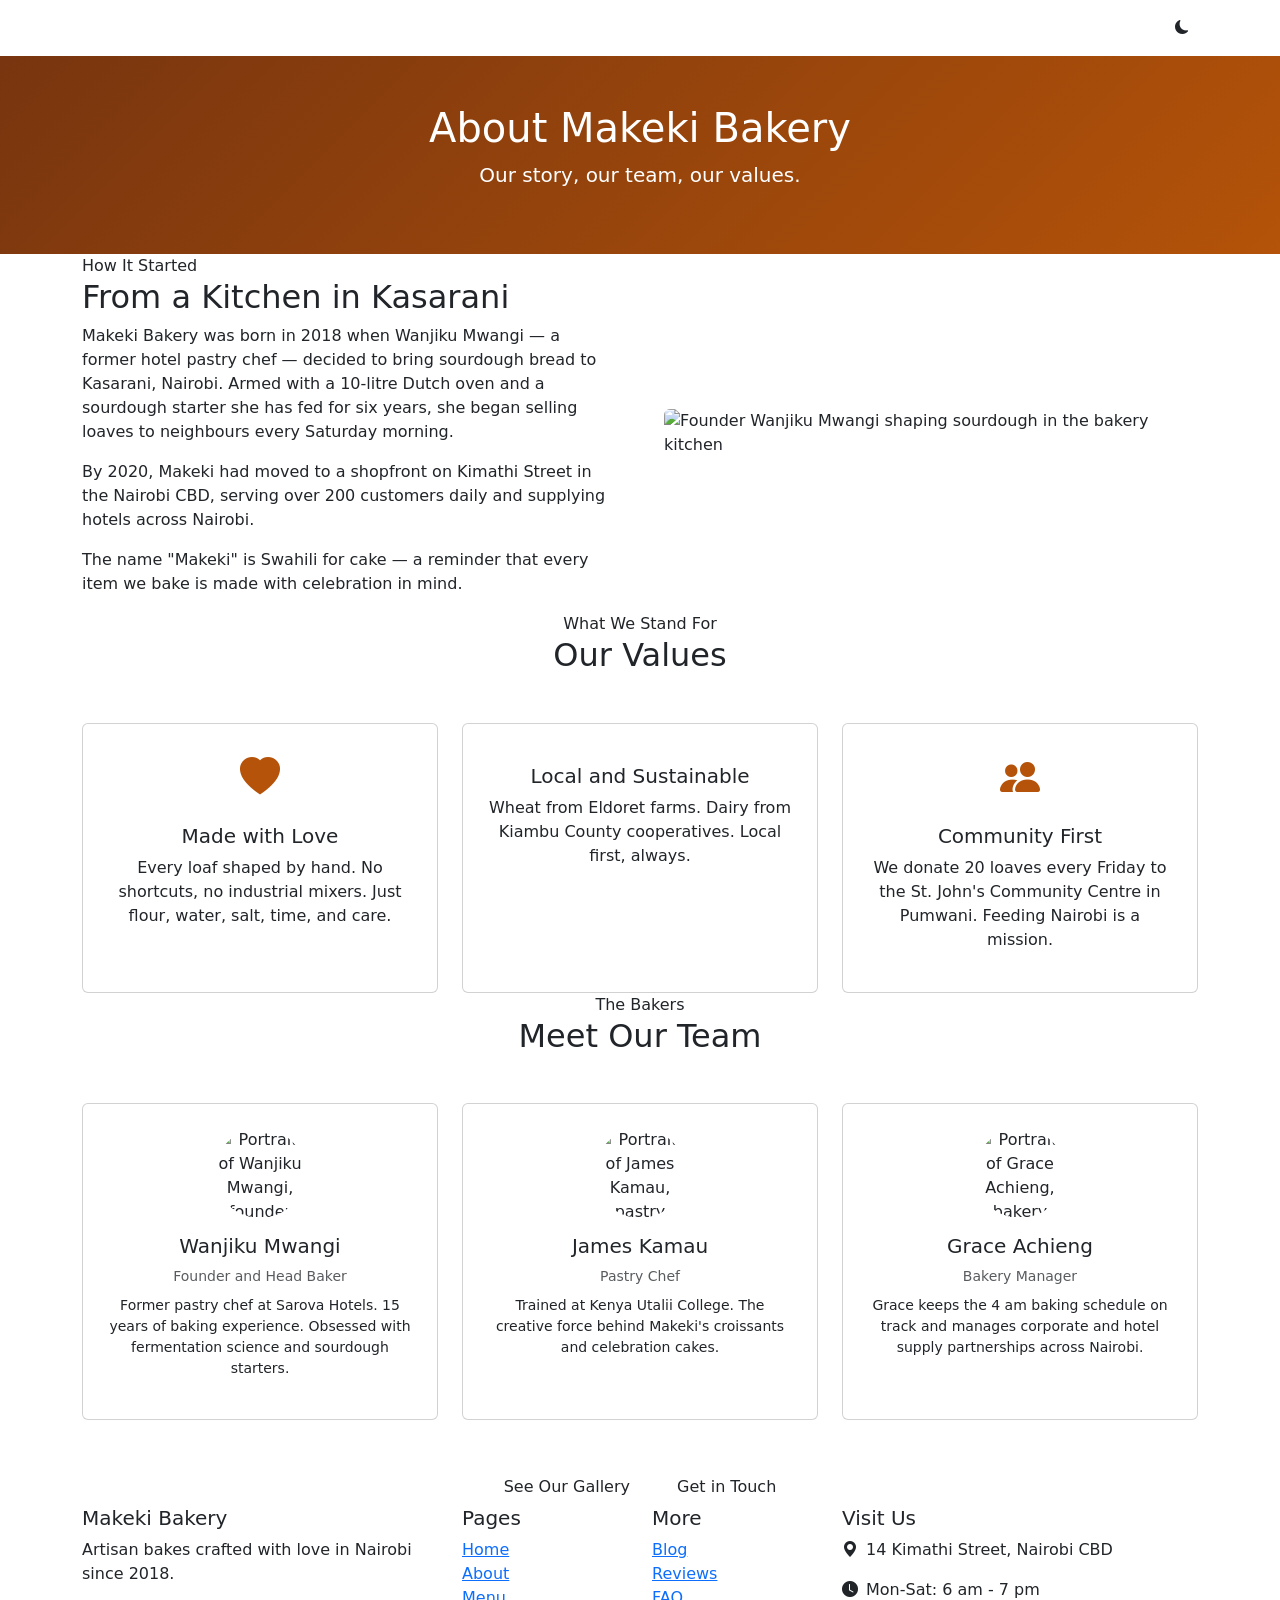
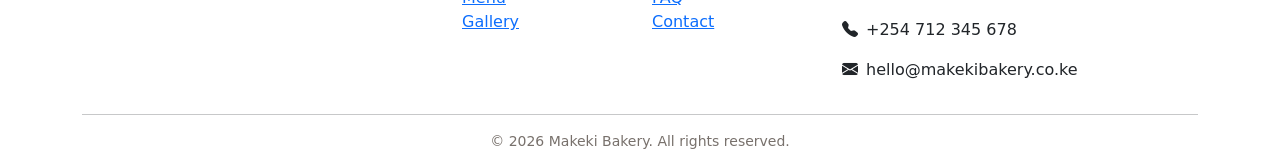
==== about.html @ bbe38216 "Add README with project description" ====
<!DOCTYPE html>
<html lang="en" data-theme="light">
<head>
<meta charset="UTF-8">
<meta name="viewport" content="width=device-width, initial-scale=1.0">
<title>PAGE TITLE — Makeki Bakery</title>
<link href="https://cdn.jsdelivr.net/npm/bootstrap@5.3.3/dist/css/bootstrap.min.css" rel="stylesheet">
<link href="https://cdn.jsdelivr.net/npm/bootstrap-icons@1.11.3/font/bootstrap-icons.css"
rel="stylesheet">
<link rel="stylesheet" href="css/style.css">
</head>
<body>
<header>
<nav class="navbar navbar-expand-lg navbar-dark sticky-top" aria-label="Main navigation">
<div class="container">
<a class="navbar-brand" href="index.html">Makeki Bakery</a>
<button class="navbar-toggler" type="button" data-bs-toggle="collapse"
data-bs-target="#mainNav" aria-controls="mainNav"
aria-expanded="false" aria-label="Toggle navigation">
<span class="navbar-toggler-icon"></span>
</button>
<div class="collapse navbar-collapse" id="mainNav">
<ul class="navbar-nav ms-auto gap-1">
<li class="nav-item"><a class="nav-link" href="index.html">Home</a></li>
<li class="nav-item"><a class="nav-link" href="about.html">About</a></li>
<li class="nav-item"><a class="nav-link" href="services.html">Menu</a></li>
<li class="nav-item"><a class="nav-link" href="gallery.html">Gallery</a></li>
<li class="nav-item"><a class="nav-link" href="blog.html">Blog</a></li>
<li class="nav-item"><a class="nav-link" href="testimonials.html">Reviews</a></li>
<li class="nav-item"><a class="nav-link" href="faq.html">FAQ</a></li>
<li class="nav-item"><a class="nav-link" href="contact.html">Contact</a></li>
</ul>
<button id="darkToggle" class="btn btn-sm ms-3" aria-label="Toggle dark mode">
<i class="bi bi-moon-fill"></i>
</button>
</div>
</div>
</nav>
</header>
<main id="main-content">
<!-- PAGE CONTENT HERE -->
<!-- PAGE BANNER -->
<section class="py-5 text-white text-center"
style="background:linear-gradient(135deg,#78350f,#b45309);">
<div class="container">
<h1>About Makeki Bakery</h1>
<p class="lead">Our story, our team, our values.</p>
</div>
</section>
<!-- OUR STORY -->
<section class="section">
<div class="container">
<div class="row align-items-center g-5">
<div class="col-md-6">
<span class="section-label">How It Started</span>
<h2 class="section-title">From a Kitchen in Kasarani</h2>
<p>Makeki Bakery was born in 2018 when Wanjiku Mwangi — a former hotel pastry chef
— decided to bring sourdough bread to Kasarani, Nairobi. Armed with a 10-litre
Dutch oven and a sourdough starter she has fed for six years, she began selling
loaves to neighbours every Saturday morning.</p>
<p class="mt-3">By 2020, Makeki had moved to a shopfront on Kimathi Street in the
Nairobi CBD, serving over 200 customers daily and supplying hotels across Nairobi.</p>
<p class="mt-3">The name "Makeki" is Swahili for cake — a reminder that every item
we bake is made with celebration in mind.</p>
</div>
<div class="col-md-6">
<img src="https://i.pravatar.cc/500?img=47" class="img-fluid rounded"
alt="Founder Wanjiku Mwangi shaping sourdough in the bakery kitchen">
</div>
</div>
</div>
</section>
<!-- VALUES -->
<section class="section section-alt">
<div class="container">
<div class="text-center mb-5">
<span class="section-label">What We Stand For</span>
<h2 class="section-title">Our Values</h2>
<div class="section-divider"></div>
</div>
<div class="row g-4 text-center">
<div class="col-md-4"><div class="card p-4 h-100">
<i class="bi bi-heart-fill fs-1 mb-3" style="color:#b45309;"></i>
<h3 class="h5">Made with Love</h3>
<p>Every loaf shaped by hand. No shortcuts, no industrial mixers.
Just flour, water, salt, time, and care.</p>
</div></div>
<div class="col-md-4"><div class="card p-4 h-100">
<i class="bi bi-leaf-fill fs-1 mb-3" style="color:#b45309;"></i>
<h3 class="h5">Local and Sustainable</h3>
<p>Wheat from Eldoret farms. Dairy from Kiambu County cooperatives.
Local first, always.</p>
</div></div>
<div class="col-md-4"><div class="card p-4 h-100">
<i class="bi bi-people-fill fs-1 mb-3" style="color:#b45309;"></i>
<h3 class="h5">Community First</h3>
<p>We donate 20 loaves every Friday to the St. John's Community Centre
in Pumwani. Feeding Nairobi is a mission.</p>
</div></div>
</div>
</div>
</section>
<!-- TEAM -->
<section class="section">
<div class="container">
<div class="text-center mb-5">
<span class="section-label">The Bakers</span>
<h2 class="section-title">Meet Our Team</h2>
<div class="section-divider"></div>
</div>
<div class="row g-4">
<div class="col-md-4"><article class="card text-center p-4 h-100">
<img src="https://i.pravatar.cc/150?img=47" class="rounded-circle mx-auto mb-3"
style="width:90px;height:90px;object-fit:cover;"
alt="Portrait of Wanjiku Mwangi, founder and head baker">
<h3 class="h5">Wanjiku Mwangi</h3>
<p class="text-muted small mb-2">Founder and Head Baker</p>
<p class="small">Former pastry chef at Sarova Hotels. 15 years of baking experience.
Obsessed with fermentation science and sourdough starters.</p>
</article></div>
<div class="col-md-4"><article class="card text-center p-4 h-100">
<img src="https://i.pravatar.cc/150?img=33" class="rounded-circle mx-auto mb-3"
style="width:90px;height:90px;object-fit:cover;"
alt="Portrait of James Kamau, pastry chef">
<h3 class="h5">James Kamau</h3>
<p class="text-muted small mb-2">Pastry Chef</p>
<p class="small">Trained at Kenya Utalii College. The creative force behind
Makeki's croissants and celebration cakes.</p>
</article></div>
<div class="col-md-4"><article class="card text-center p-4 h-100">
<img src="https://i.pravatar.cc/150?img=20" class="rounded-circle mx-auto mb-3"
style="width:90px;height:90px;object-fit:cover;"
alt="Portrait of Grace Achieng, bakery manager">
<h3 class="h5">Grace Achieng</h3>
<p class="text-muted small mb-2">Bakery Manager</p>
<p class="small">Grace keeps the 4 am baking schedule on track and manages
corporate and hotel supply partnerships across Nairobi.</p>
</article></div>
</div>
<div class="text-center mt-5">
<a href="gallery.html" class="btn btn-amber me-3">See Our Gallery</a>
<a href="contact.html" class="btn btn-outline-amber">Get in Touch</a>
</div>
</div>
</section>
















</main>
<footer class="site-footer" role="contentinfo">
<div class="container">
<div class="row g-4">
<div class="col-lg-4">
<h5>Makeki Bakery</h5>
<p>Artisan bakes crafted with love in Nairobi since 2018.</p>
</div>
<div class="col-lg-2 col-6">
<h5>Pages</h5>
<ul class="list-unstyled">
<li><a href="index.html">Home</a></li>
<li><a href="about.html">About</a></li>
<li><a href="services.html">Menu</a></li>
<li><a href="gallery.html">Gallery</a></li>
</ul>
</div>
<div class="col-lg-2 col-6">
<h5>More</h5>
<ul class="list-unstyled">
<li><a href="blog.html">Blog</a></li>
<li><a href="testimonials.html">Reviews</a></li>
<li><a href="faq.html">FAQ</a></li>
<li><a href="contact.html">Contact</a></li>
</ul>
</div>
<div class="col-lg-4">
<h5>Visit Us</h5>
<p><i class="bi bi-geo-alt-fill me-2"></i>14 Kimathi Street, Nairobi CBD</p>
<p><i class="bi bi-clock-fill me-2"></i>Mon-Sat: 6 am - 7 pm</p>
<p><i class="bi bi-telephone-fill me-2"></i>+254 712 345 678</p>
<p><i class="bi bi-envelope-fill me-2"></i>hello@makekibakery.co.ke</p>
</div>
</div>
<hr class="footer-divider">
<p class="text-center small" style="color:#78716c;">
&copy; 2026 Makeki Bakery. All rights reserved.
</p>
</div>
</footer>
<script src="https://cdn.jsdelivr.net/npm/bootstrap@5.3.3/dist/js/bootstrap.bundle.min.js"></script>
<script src="js/main.js"></script>
</body>
</html>
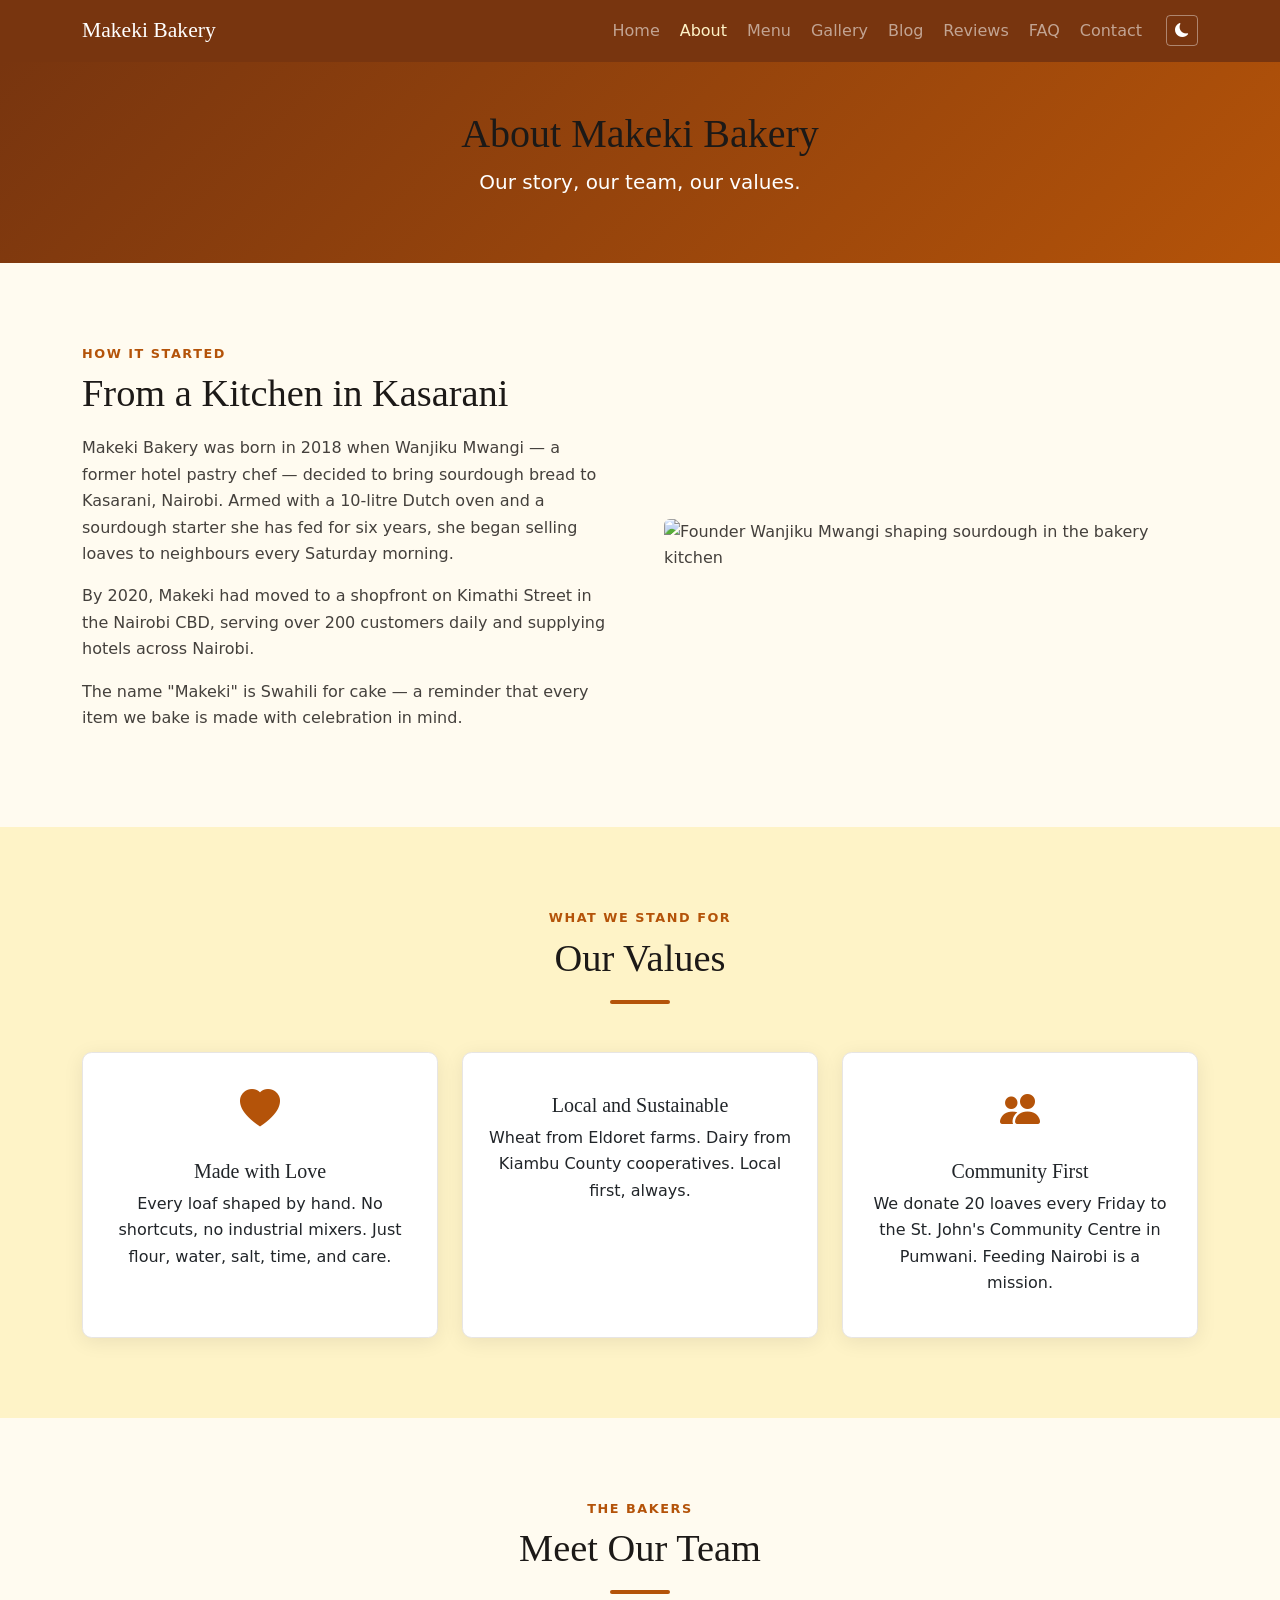
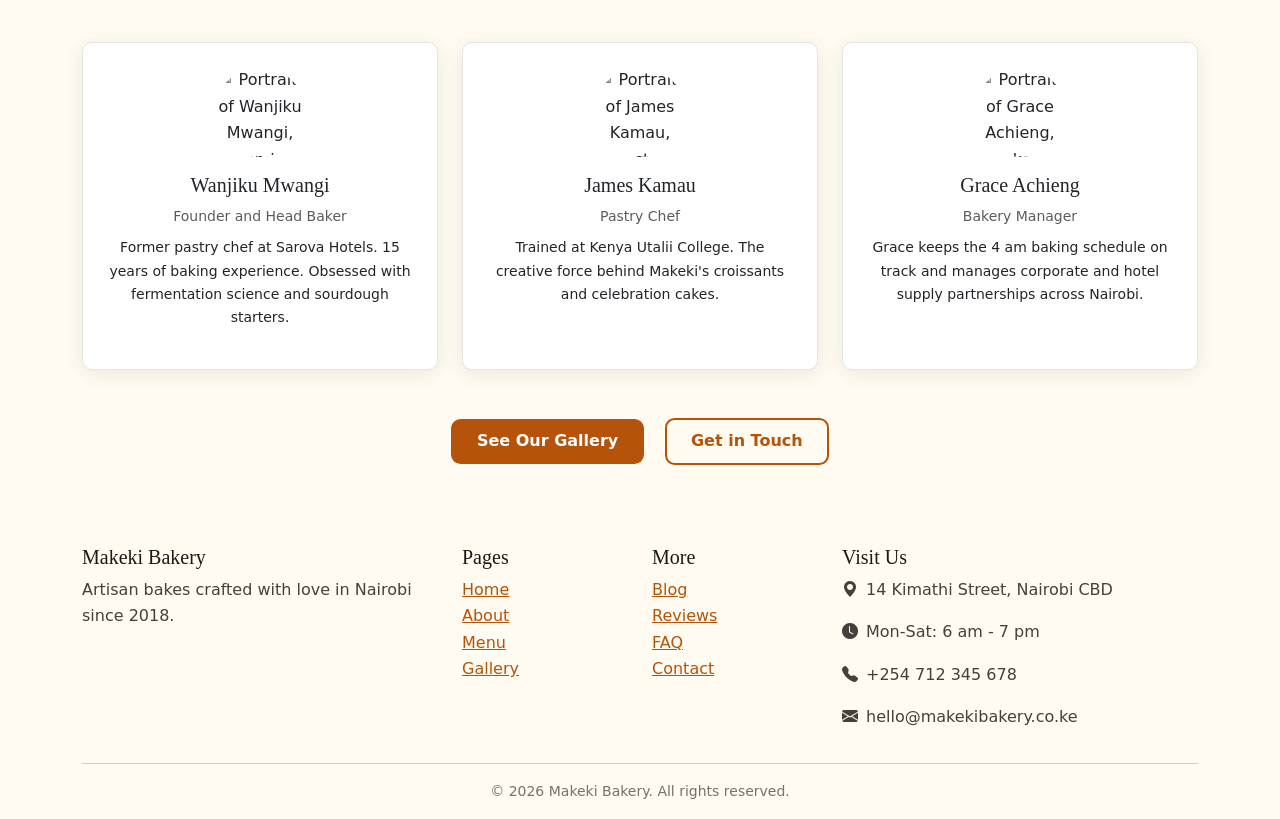
==== commit cb13316f: "modifying the about page" ====
--- a/about.html
+++ b/about.html
@@ -1,204 +1,205 @@
 <!DOCTYPE html>
 <html lang="en" data-theme="light">
 <head>
-<meta charset="UTF-8">
-<meta name="viewport" content="width=device-width, initial-scale=1.0">
-<title>PAGE TITLE — Makeki Bakery</title>
-<link href="https://cdn.jsdelivr.net/npm/bootstrap@5.3.3/dist/css/bootstrap.min.css" rel="stylesheet">
-<link href="https://cdn.jsdelivr.net/npm/bootstrap-icons@1.11.3/font/bootstrap-icons.css"
-rel="stylesheet">
-<link rel="stylesheet" href="css/style.css">
+  <meta charset="UTF-8">
+  <meta name="viewport" content="width=device-width, initial-scale=1.0">
+  <title>About</title>
+  <link href="https://cdn.jsdelivr.net/npm/bootstrap@5.3.3/dist/css/bootstrap.min.css" rel="stylesheet">
+  <link href="https://cdn.jsdelivr.net/npm/bootstrap-icons@1.11.3/font/bootstrap-icons.css" rel="stylesheet">
+  <link rel="stylesheet" href="css/style.css">
 </head>
 <body>
+
 <header>
-<nav class="navbar navbar-expand-lg navbar-dark sticky-top" aria-label="Main navigation">
-<div class="container">
-<a class="navbar-brand" href="index.html">Makeki Bakery</a>
-<button class="navbar-toggler" type="button" data-bs-toggle="collapse"
-data-bs-target="#mainNav" aria-controls="mainNav"
-aria-expanded="false" aria-label="Toggle navigation">
-<span class="navbar-toggler-icon"></span>
-</button>
-<div class="collapse navbar-collapse" id="mainNav">
-<ul class="navbar-nav ms-auto gap-1">
-<li class="nav-item"><a class="nav-link" href="index.html">Home</a></li>
-<li class="nav-item"><a class="nav-link" href="about.html">About</a></li>
-<li class="nav-item"><a class="nav-link" href="services.html">Menu</a></li>
-<li class="nav-item"><a class="nav-link" href="gallery.html">Gallery</a></li>
-<li class="nav-item"><a class="nav-link" href="blog.html">Blog</a></li>
-<li class="nav-item"><a class="nav-link" href="testimonials.html">Reviews</a></li>
-<li class="nav-item"><a class="nav-link" href="faq.html">FAQ</a></li>
-<li class="nav-item"><a class="nav-link" href="contact.html">Contact</a></li>
-</ul>
-<button id="darkToggle" class="btn btn-sm ms-3" aria-label="Toggle dark mode">
-<i class="bi bi-moon-fill"></i>
-</button>
-</div>
-</div>
-</nav>
+  <nav class="navbar navbar-expand-lg navbar-dark sticky-top" aria-label="Main navigation">
+    <div class="container">
+      <a class="navbar-brand" href="index.html">Makeki Bakery</a>
+      <button class="navbar-toggler" type="button" data-bs-toggle="collapse"
+        data-bs-target="#mainNav" aria-controls="mainNav"
+        aria-expanded="false" aria-label="Toggle navigation">
+        <span class="navbar-toggler-icon"></span>
+      </button>
+      <div class="collapse navbar-collapse" id="mainNav">
+        <ul class="navbar-nav ms-auto gap-1">
+          <li class="nav-item"><a class="nav-link" href="index.html">Home</a></li>
+          <li class="nav-item"><a class="nav-link active" aria-current="page" href="about.html">About</a></li>
+          <li class="nav-item"><a class="nav-link" href="services.html">Menu</a></li>
+          <li class="nav-item"><a class="nav-link" href="gallery.html">Gallery</a></li>
+          <li class="nav-item"><a class="nav-link" href="blog.html">Blog</a></li>
+          <li class="nav-item"><a class="nav-link" href="testimonials.html">Reviews</a></li>
+          <li class="nav-item"><a class="nav-link" href="faq.html">FAQ</a></li>
+          <li class="nav-item"><a class="nav-link" href="contact.html">Contact</a></li>
+        </ul>
+        <button id="darkToggle" class="btn btn-sm ms-3" aria-label="Toggle dark mode">
+          <i class="bi bi-moon-fill"></i>
+        </button>
+      </div>
+    </div>
+  </nav>
 </header>
+
 <main id="main-content">
-<!-- PAGE CONTENT HERE -->
 <!-- PAGE BANNER -->
 <section class="py-5 text-white text-center"
-style="background:linear-gradient(135deg,#78350f,#b45309);">
-<div class="container">
-<h1>About Makeki Bakery</h1>
-<p class="lead">Our story, our team, our values.</p>
-</div>
-</section>
+  style="background:linear-gradient(135deg,#78350f,#b45309);">
+  <div class="container">
+    <h1>About Makeki Bakery</h1>
+    <p class="lead">Our story, our team, our values.</p>
+  </div>
+</section>
+
 <!-- OUR STORY -->
 <section class="section">
-<div class="container">
-<div class="row align-items-center g-5">
-<div class="col-md-6">
-<span class="section-label">How It Started</span>
-<h2 class="section-title">From a Kitchen in Kasarani</h2>
-<p>Makeki Bakery was born in 2018 when Wanjiku Mwangi — a former hotel pastry chef
-— decided to bring sourdough bread to Kasarani, Nairobi. Armed with a 10-litre
-Dutch oven and a sourdough starter she has fed for six years, she began selling
-loaves to neighbours every Saturday morning.</p>
-<p class="mt-3">By 2020, Makeki had moved to a shopfront on Kimathi Street in the
-Nairobi CBD, serving over 200 customers daily and supplying hotels across Nairobi.</p>
-<p class="mt-3">The name "Makeki" is Swahili for cake — a reminder that every item
-we bake is made with celebration in mind.</p>
-</div>
-<div class="col-md-6">
-<img src="https://i.pravatar.cc/500?img=47" class="img-fluid rounded"
-alt="Founder Wanjiku Mwangi shaping sourdough in the bakery kitchen">
-</div>
-</div>
-</div>
-</section>
+  <div class="container">
+    <div class="row align-items-center g-5">
+      <div class="col-md-6">
+        <span class="section-label">How It Started</span>
+        <h2 class="section-title">From a Kitchen in Kasarani</h2>
+        <p>Makeki Bakery was born in 2018 when Wanjiku Mwangi — a former hotel pastry chef
+        — decided to bring sourdough bread to Kasarani, Nairobi. Armed with a 10-litre
+        Dutch oven and a sourdough starter she has fed for six years, she began selling
+        loaves to neighbours every Saturday morning.</p>
+        <p class="mt-3">By 2020, Makeki had moved to a shopfront on Kimathi Street in the
+        Nairobi CBD, serving over 200 customers daily and supplying hotels across Nairobi.</p>
+        <p class="mt-3">The name "Makeki" is Swahili for cake — a reminder that every item
+        we bake is made with celebration in mind.</p>
+      </div>
+      <div class="col-md-6">
+        <img src="https://i.pravatar.cc/500?img=47" class="img-fluid rounded"
+          alt="Founder Wanjiku Mwangi shaping sourdough in the bakery kitchen">
+      </div>
+    </div>
+  </div>
+</section>
+
 <!-- VALUES -->
 <section class="section section-alt">
-<div class="container">
-<div class="text-center mb-5">
-<span class="section-label">What We Stand For</span>
-<h2 class="section-title">Our Values</h2>
-<div class="section-divider"></div>
-</div>
-<div class="row g-4 text-center">
-<div class="col-md-4"><div class="card p-4 h-100">
-<i class="bi bi-heart-fill fs-1 mb-3" style="color:#b45309;"></i>
-<h3 class="h5">Made with Love</h3>
-<p>Every loaf shaped by hand. No shortcuts, no industrial mixers.
-Just flour, water, salt, time, and care.</p>
-</div></div>
-<div class="col-md-4"><div class="card p-4 h-100">
-<i class="bi bi-leaf-fill fs-1 mb-3" style="color:#b45309;"></i>
-<h3 class="h5">Local and Sustainable</h3>
-<p>Wheat from Eldoret farms. Dairy from Kiambu County cooperatives.
-Local first, always.</p>
-</div></div>
-<div class="col-md-4"><div class="card p-4 h-100">
-<i class="bi bi-people-fill fs-1 mb-3" style="color:#b45309;"></i>
-<h3 class="h5">Community First</h3>
-<p>We donate 20 loaves every Friday to the St. John's Community Centre
-in Pumwani. Feeding Nairobi is a mission.</p>
-</div></div>
-</div>
-</div>
-</section>
+  <div class="container">
+    <div class="text-center mb-5">
+      <span class="section-label">What We Stand For</span>
+      <h2 class="section-title">Our Values</h2>
+      <div class="section-divider"></div>
+    </div>
+    <div class="row g-4 text-center">
+      <div class="col-md-4">
+        <div class="card p-4 h-100">
+          <i class="bi bi-heart-fill fs-1 mb-3" style="color:#b45309;"></i>
+          <h3 class="h5">Made with Love</h3>
+          <p>Every loaf shaped by hand. No shortcuts, no industrial mixers.
+          Just flour, water, salt, time, and care.</p>
+        </div>
+      </div>
+      <div class="col-md-4">
+        <div class="card p-4 h-100">
+          <i class="bi bi-leaf-fill fs-1 mb-3" style="color:#b45309;"></i>
+          <h3 class="h5">Local and Sustainable</h3>
+          <p>Wheat from Eldoret farms. Dairy from Kiambu County cooperatives.
+          Local first, always.</p>
+        </div>
+      </div>
+      <div class="col-md-4">
+        <div class="card p-4 h-100">
+          <i class="bi bi-people-fill fs-1 mb-3" style="color:#b45309;"></i>
+          <h3 class="h5">Community First</h3>
+          <p>We donate 20 loaves every Friday to the St. John's Community Centre
+          in Pumwani. Feeding Nairobi is a mission.</p>
+        </div>
+      </div>
+    </div>
+  </div>
+</section>
+
 <!-- TEAM -->
 <section class="section">
-<div class="container">
-<div class="text-center mb-5">
-<span class="section-label">The Bakers</span>
-<h2 class="section-title">Meet Our Team</h2>
-<div class="section-divider"></div>
-</div>
-<div class="row g-4">
-<div class="col-md-4"><article class="card text-center p-4 h-100">
-<img src="https://i.pravatar.cc/150?img=47" class="rounded-circle mx-auto mb-3"
-style="width:90px;height:90px;object-fit:cover;"
-alt="Portrait of Wanjiku Mwangi, founder and head baker">
-<h3 class="h5">Wanjiku Mwangi</h3>
-<p class="text-muted small mb-2">Founder and Head Baker</p>
-<p class="small">Former pastry chef at Sarova Hotels. 15 years of baking experience.
-Obsessed with fermentation science and sourdough starters.</p>
-</article></div>
-<div class="col-md-4"><article class="card text-center p-4 h-100">
-<img src="https://i.pravatar.cc/150?img=33" class="rounded-circle mx-auto mb-3"
-style="width:90px;height:90px;object-fit:cover;"
-alt="Portrait of James Kamau, pastry chef">
-<h3 class="h5">James Kamau</h3>
-<p class="text-muted small mb-2">Pastry Chef</p>
-<p class="small">Trained at Kenya Utalii College. The creative force behind
-Makeki's croissants and celebration cakes.</p>
-</article></div>
-<div class="col-md-4"><article class="card text-center p-4 h-100">
-<img src="https://i.pravatar.cc/150?img=20" class="rounded-circle mx-auto mb-3"
-style="width:90px;height:90px;object-fit:cover;"
-alt="Portrait of Grace Achieng, bakery manager">
-<h3 class="h5">Grace Achieng</h3>
-<p class="text-muted small mb-2">Bakery Manager</p>
-<p class="small">Grace keeps the 4 am baking schedule on track and manages
-corporate and hotel supply partnerships across Nairobi.</p>
-</article></div>
-</div>
-<div class="text-center mt-5">
-<a href="gallery.html" class="btn btn-amber me-3">See Our Gallery</a>
-<a href="contact.html" class="btn btn-outline-amber">Get in Touch</a>
-</div>
-</div>
-</section>
-
-
-
-
-
-
-
-
-
-
-
-
-
-
-
-
+  <div class="container">
+    <div class="text-center mb-5">
+      <span class="section-label">The Bakers</span>
+      <h2 class="section-title">Meet Our Team</h2>
+      <div class="section-divider"></div>
+    </div>
+    <div class="row g-4">
+      <div class="col-md-4">
+        <article class="card text-center p-4 h-100">
+          <img src="https://i.pravatar.cc/150?img=47" class="rounded-circle mx-auto mb-3"
+            style="width:90px;height:90px;object-fit:cover;"
+            alt="Portrait of Wanjiku Mwangi, founder and head baker">
+          <h3 class="h5">Wanjiku Mwangi</h3>
+          <p class="text-muted small mb-2">Founder and Head Baker</p>
+          <p class="small">Former pastry chef at Sarova Hotels. 15 years of baking experience.
+          Obsessed with fermentation science and sourdough starters.</p>
+        </article>
+      </div>
+      <div class="col-md-4">
+        <article class="card text-center p-4 h-100">
+          <img src="https://i.pravatar.cc/150?img=33" class="rounded-circle mx-auto mb-3"
+            style="width:90px;height:90px;object-fit:cover;"
+            alt="Portrait of James Kamau, pastry chef">
+          <h3 class="h5">James Kamau</h3>
+          <p class="text-muted small mb-2">Pastry Chef</p>
+          <p class="small">Trained at Kenya Utalii College. The creative force behind
+          Makeki's croissants and celebration cakes.</p>
+        </article>
+      </div>
+      <div class="col-md-4">
+        <article class="card text-center p-4 h-100">
+          <img src="https://i.pravatar.cc/150?img=20" class="rounded-circle mx-auto mb-3"
+            style="width:90px;height:90px;object-fit:cover;"
+            alt="Portrait of Grace Achieng, bakery manager">
+          <h3 class="h5">Grace Achieng</h3>
+          <p class="text-muted small mb-2">Bakery Manager</p>
+          <p class="small">Grace keeps the 4 am baking schedule on track and manages
+          corporate and hotel supply partnerships across Nairobi.</p>
+        </article>
+      </div>
+    </div>
+    <div class="text-center mt-5">
+      <a href="gallery.html" class="btn btn-amber me-3">See Our Gallery</a>
+      <a href="contact.html" class="btn btn-outline-amber">Get in Touch</a>
+    </div>
+  </div>
+</section>
 </main>
+
 <footer class="site-footer" role="contentinfo">
-<div class="container">
-<div class="row g-4">
-<div class="col-lg-4">
-<h5>Makeki Bakery</h5>
-<p>Artisan bakes crafted with love in Nairobi since 2018.</p>
-</div>
-<div class="col-lg-2 col-6">
-<h5>Pages</h5>
-<ul class="list-unstyled">
-<li><a href="index.html">Home</a></li>
-<li><a href="about.html">About</a></li>
-<li><a href="services.html">Menu</a></li>
-<li><a href="gallery.html">Gallery</a></li>
-</ul>
-</div>
-<div class="col-lg-2 col-6">
-<h5>More</h5>
-<ul class="list-unstyled">
-<li><a href="blog.html">Blog</a></li>
-<li><a href="testimonials.html">Reviews</a></li>
-<li><a href="faq.html">FAQ</a></li>
-<li><a href="contact.html">Contact</a></li>
-</ul>
-</div>
-<div class="col-lg-4">
-<h5>Visit Us</h5>
-<p><i class="bi bi-geo-alt-fill me-2"></i>14 Kimathi Street, Nairobi CBD</p>
-<p><i class="bi bi-clock-fill me-2"></i>Mon-Sat: 6 am - 7 pm</p>
-<p><i class="bi bi-telephone-fill me-2"></i>+254 712 345 678</p>
-<p><i class="bi bi-envelope-fill me-2"></i>hello@makekibakery.co.ke</p>
-</div>
-</div>
-<hr class="footer-divider">
-<p class="text-center small" style="color:#78716c;">
-&copy; 2026 Makeki Bakery. All rights reserved.
-</p>
-</div>
+  <div class="container">
+    <div class="row g-4">
+      <div class="col-lg-4">
+        <h5>Makeki Bakery</h5>
+        <p>Artisan bakes crafted with love in Nairobi since 2018.</p>
+      </div>
+      <div class="col-lg-2 col-6">
+        <h5>Pages</h5>
+        <ul class="list-unstyled">
+          <li><a href="index.html">Home</a></li>
+          <li><a href="about.html">About</a></li>
+          <li><a href="services.html">Menu</a></li>
+          <li><a href="gallery.html">Gallery</a></li>
+        </ul>
+      </div>
+      <div class="col-lg-2 col-6">
+        <h5>More</h5>
+        <ul class="list-unstyled">
+          <li><a href="blog.html">Blog</a></li>
+          <li><a href="testimonials.html">Reviews</a></li>
+          <li><a href="faq.html">FAQ</a></li>
+          <li><a href="contact.html">Contact</a></li>
+        </ul>
+      </div>
+      <div class="col-lg-4">
+        <h5>Visit Us</h5>
+        <p><i class="bi bi-geo-alt-fill me-2"></i>14 Kimathi Street, Nairobi CBD</p>
+        <p><i class="bi bi-clock-fill me-2"></i>Mon-Sat: 6 am - 7 pm</p>
+        <p><i class="bi bi-telephone-fill me-2"></i>+254 712 345 678</p>
+        <p><i class="bi bi-envelope-fill me-2"></i>hello@makekibakery.co.ke</p>
+      </div>
+    </div>
+    <hr class="footer-divider">
+    <p class="text-center small" style="color:#78716c;">
+      &copy; 2026 Makeki Bakery. All rights reserved.
+    </p>
+  </div>
 </footer>
+
 <script src="https://cdn.jsdelivr.net/npm/bootstrap@5.3.3/dist/js/bootstrap.bundle.min.js"></script>
 <script src="js/main.js"></script>
 </body>
--- a/css/style.css
+++ b/css/style.css
@@ -0,0 +1,183 @@
+/*brand tokens*/
+:root {
+  --clr-primary:   #b45309;
+  --clr-primary-d: #78350f;
+  --clr-primary-l: #fef3c7;
+  --clr-dark:      #1c1917;
+  --clr-text:      #44403c;
+  --clr-muted:     #78716c;
+  --clr-light:     #fffbf0;
+  --clr-card:      #ffffff;
+  --clr-border:    #e7e5e4;
+  --font-display:  'Georgia', serif;
+  --font-body:     'Segoe UI', system-ui, sans-serif;
+  --radius:        0.6rem;
+  --shadow:        0 4px 20px rgba(0,0,0,0.08);
+  --shadow-hover:  0 8px 32px rgba(0,0,0,0.15);
+  --transition:    0.3s ease;
+}
+
+/* dark mode*/
+[data-theme='dark'] {
+  --clr-light:  #1c1917;
+  --clr-card:   #292524;
+  --clr-text:   #e7e5e4;
+  --clr-muted:  #a8a29e;
+  --clr-border: #44403c;
+}
+
+/*base*/
+*, *::before, *::after { box-sizing: border-box; }
+body {
+  font-family: var(--font-body);
+  color: var(--clr-text);
+  background-color: var(--clr-light);
+  transition: background-color var(--transition), color var(--transition);
+  line-height: 1.65;
+}
+h1,h2,h3,h4,h5 { font-family: var(--font-display); color: var(--clr-dark); }
+[data-theme='dark'] h1,
+[data-theme='dark'] h2,
+[data-theme='dark'] h3 { color: var(--clr-primary-l); }
+a { color: var(--clr-primary); }
+img { max-width: 100%; height: auto; display: block; }
+
+/*navbar*/
+.navbar { background-color: var(--clr-primary-d) !important; }
+.navbar-brand { font-family: var(--font-display); font-size: 1.35rem; }
+.nav-link { font-weight: 500; transition: color var(--transition); }
+.nav-link:hover, .nav-link.active { color: var(--clr-primary-l) !important; }
+#darkToggle { border-color: rgba(255,255,255,0.4); color: white; }
+#darkToggle:hover { background: rgba(255,255,255,0.15); }
+
+/*hero*/
+.hero {
+  min-height: 88vh;
+  display: flex;
+  align-items: center;
+  background:
+    linear-gradient(rgba(28,25,23,0.55), rgba(28,25,23,0.55)),
+    url('../assets/images/hero-bg.jpg') center/cover no-repeat;
+  color: white;
+  text-align: center;
+}
+.hero h1 {
+  font-size: clamp(2rem,6vw,3.8rem);
+  color: white;
+  text-shadow: 0 2px 8px rgba(0,0,0,.4);
+  margin-bottom: 1rem;
+}
+.hero p.lead { font-size: clamp(1rem,2.5vw,1.25rem); opacity: .92; }
+
+/*sections*/
+.section { padding: 5rem 0; }
+.section-alt { background-color: var(--clr-primary-l); }
+[data-theme='dark'] .section-alt { background-color: #292524; }
+.section-label {
+  font-size: .8rem;
+  font-family: var(--font-body);
+  letter-spacing: .12em;
+  text-transform: uppercase;
+  color: var(--clr-primary);
+  font-weight: 700;
+  display: block;
+  margin-bottom: .4rem;
+}
+.section-title { font-size: clamp(1.6rem,4vw,2.4rem); margin-bottom: 1.2rem; }
+.section-divider {
+  width: 60px; height: 4px;
+  background: var(--clr-primary);
+  border-radius: 2px;
+  margin: 0 auto 2rem;
+}
+
+/* cards*/
+.card {
+  background: var(--clr-card);
+  border: 1px solid var(--clr-border);
+  border-radius: var(--radius);
+  box-shadow: var(--shadow);
+  transition: transform var(--transition), box-shadow var(--transition);
+  overflow: hidden;
+}
+.card:hover { transform: translateY(-5px); box-shadow: var(--shadow-hover); }
+.card-img-top { width: 100%; height: 220px; object-fit: cover; }
+.card-body { padding: 1.25rem; }
+
+/*buttons*/
+.btn-amber {
+  background: var(--clr-primary); color: white; border: none;
+  border-radius: var(--radius); padding: .65rem 1.6rem;
+  font-weight: 600;
+  transition: background var(--transition), transform var(--transition);
+}
+.btn-amber:hover { background: var(--clr-primary-d); color: white; transform: translateY(-1px); }
+.btn-outline-amber {
+  border: 2px solid var(--clr-primary); color: var(--clr-primary);
+  border-radius: var(--radius); padding: .6rem 1.5rem;
+  font-weight: 600; background: transparent;
+  transition: all var(--transition);
+}
+.btn-outline-amber:hover { background: var(--clr-primary);
+
+/*gallery*/
+.gallery-item { cursor: pointer; }
+.gallery-item img {
+  width: 100%; height: 230px; object-fit: cover;
+  border-radius: var(--radius);
+  transition: transform var(--transition), opacity var(--transition);
+}
+.gallery-item:hover img { transform: scale(1.04); opacity: .88; }
+.gallery-item.hidden { display: none !important; }
+.filter-btn { transition: all var(--transition); }
+.filter-btn.active { background: var(--clr-primary); color: white; border-color: var(--clr-primary); }
+.menu-item.hidden { display: none !important; }
+
+/*from*/
+.field-error { border-color: #dc3545 !important; }
+.error-msg { color: #dc3545; font-size: .82rem; margin-top: .25rem; display: none; }
+.error-msg.visible { display: block; }
+.success-banner {
+  background: #d1fae5; border: 1px solid #34d399;
+  padding: 1rem 1.25rem; border-radius: var(--radius);
+  display: none; margin-top: 1rem;
+}
+.success-banner.visible { display: block; }
+
+/*stats*/
+.stat-number {
+  font-size: 2.4rem; font-weight: 700; color: var(--clr-primary);
+  font-family: var(--font-display);
+}
+.stat-label {
+  font-size: .88rem; color: var(--clr-muted);
+  text-transform: uppercase; letter-spacing: .06em;
+}
+
+/*reviews*/
+.review-card {
+  background: var(--clr-card); border-radius: var(--radius);
+  padding: 1.75rem; border: 1px solid var(--clr-border); box-shadow: var(--shadow);
+}
+.review-stars { color: #f59e0b; font-size: 1.1rem; letter-spacing: 2px; }
+.reviewer-avatar {
+  width: 52px; height: 52px; border-radius: 50%; object-fit: cover;
+  border: 3px solid var(--clr-primary-l);
+}
+
+/*footer*/
+.site-footer { background: var(--clr-dark); color: #d6d3d1; padding: 4rem 0 2rem; }
+.site-footer h5 { color: var(--clr-primary-l); font-family: var(--font-display); margin-bottom: 1rem; }
+.site-footer a { color: #a8a29e; text-decoration: none; transition: color var(--transition); }
+.site-footer a:hover { color: var(--clr-primary-l); }
+.footer-divider { border-color: #44403c; margin: 2rem 0 1rem; }
+
+/*responsive*/
+@media (max-width: 768px) {
+  .hero { min-height: 70vh; }
+  .section { padding: 3rem 0; }
+  .stat-number { font-size: 1.8rem; }
+}
+@media (max-width: 480px) {
+  .hero h1 { font-size: 1.8rem; }
+}
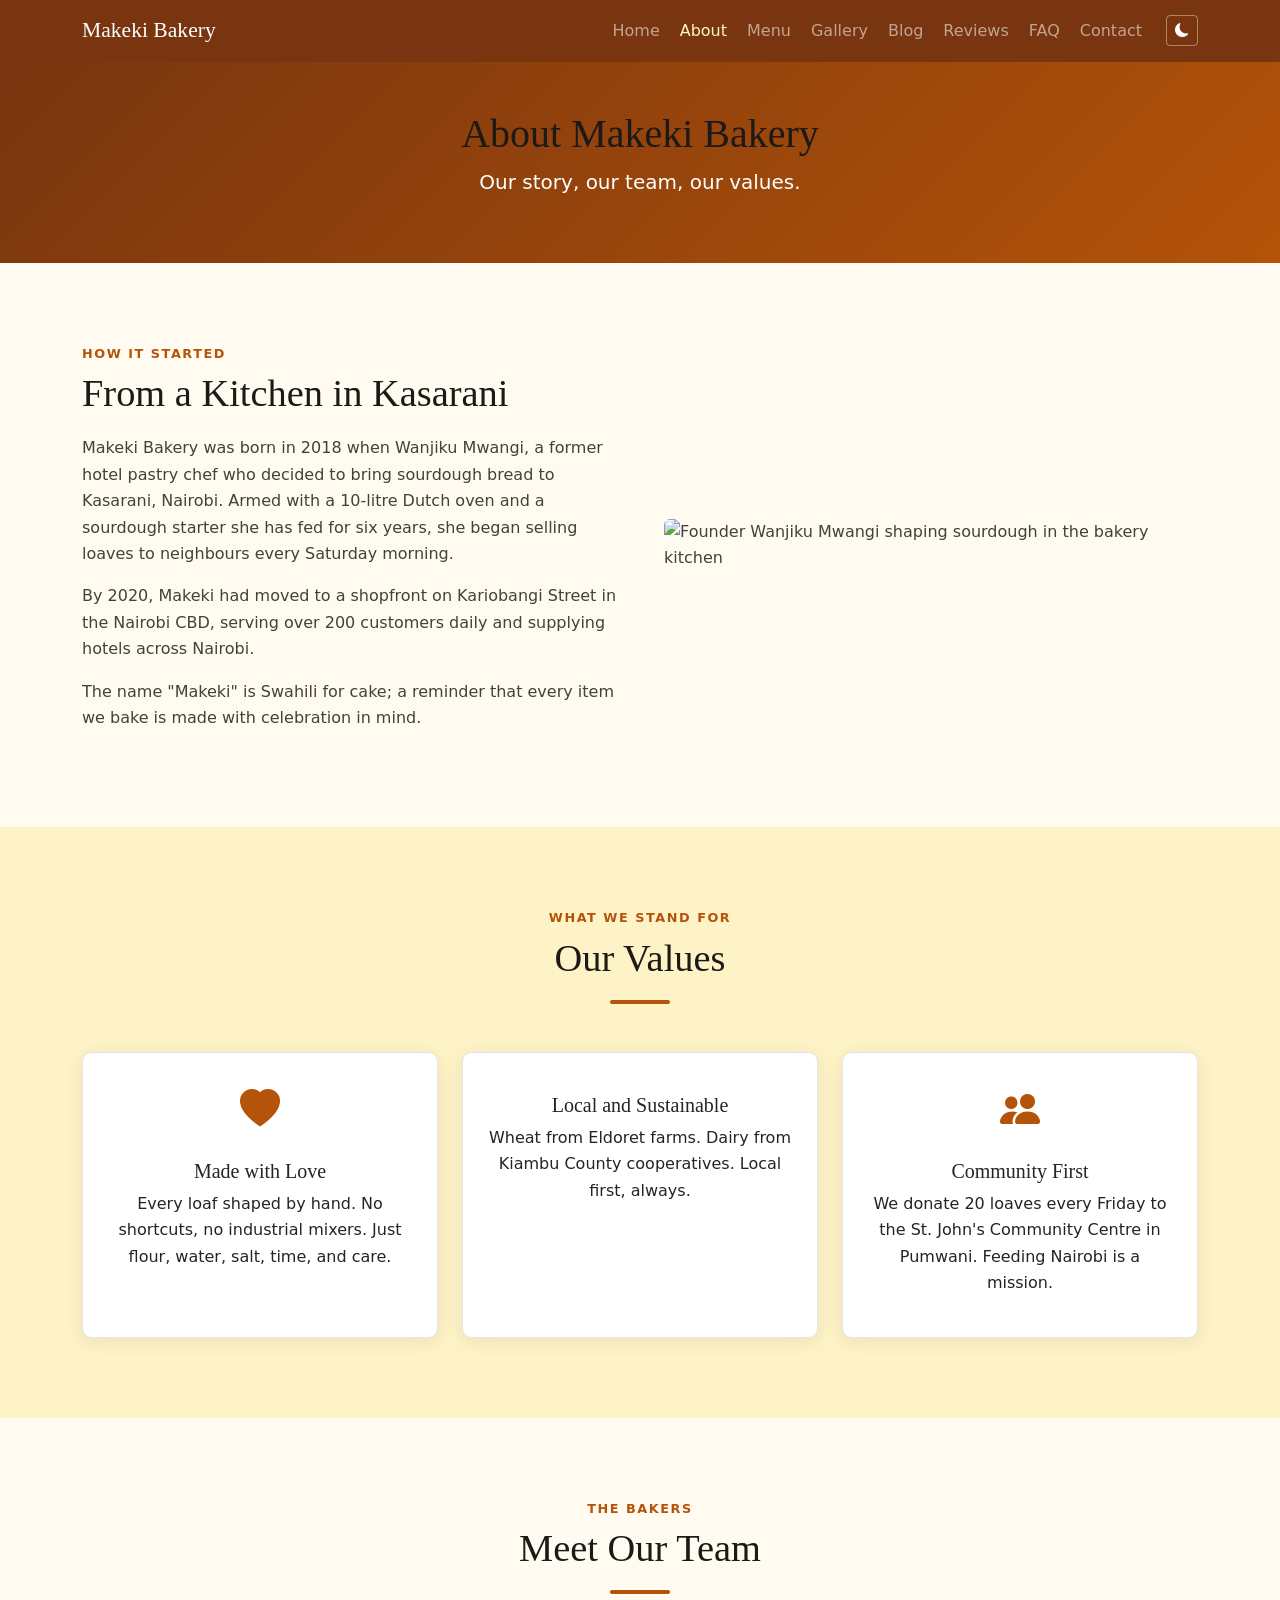
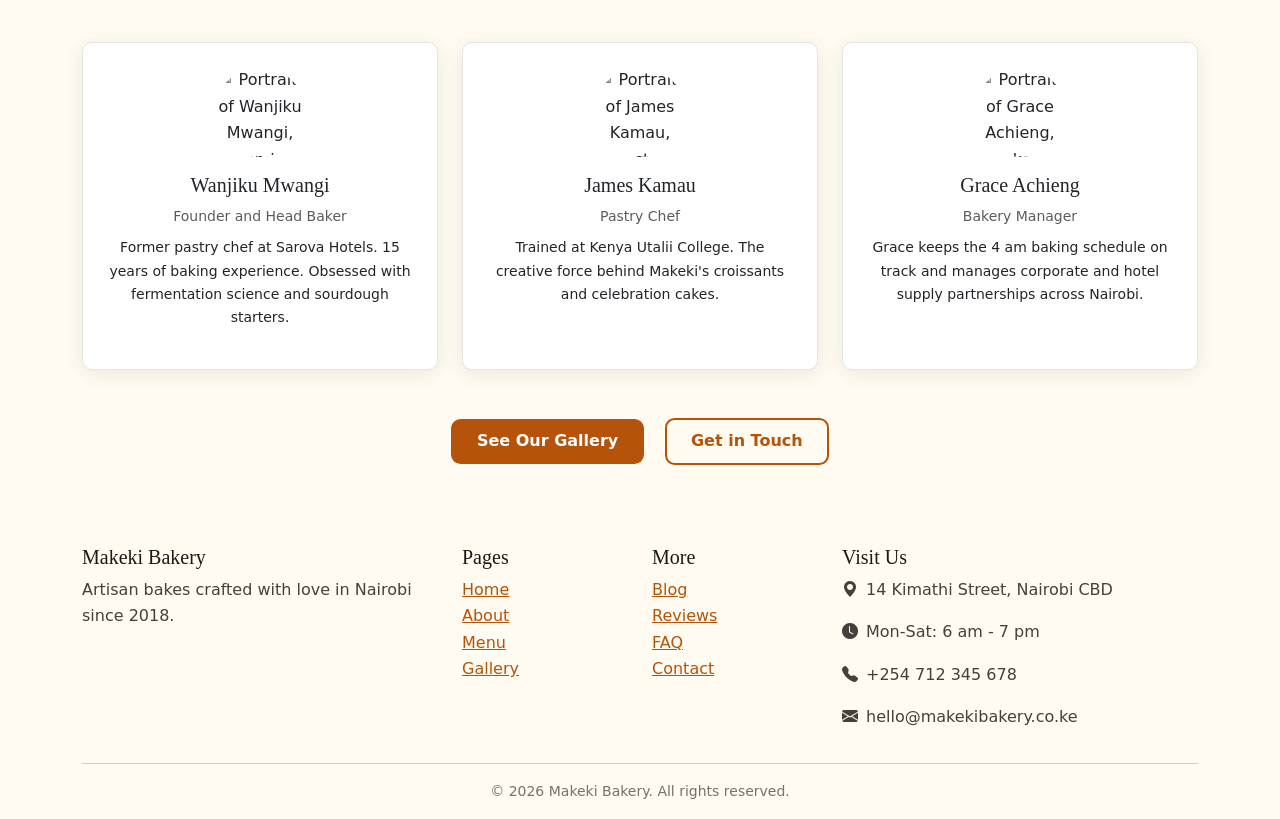
==== commit 37cea5ee: "adding images in about page" ====
--- a/about.html
+++ b/about.html
@@ -39,7 +39,6 @@
 </header>
 
 <main id="main-content">
-<!-- PAGE BANNER -->
 <section class="py-5 text-white text-center"
   style="background:linear-gradient(135deg,#78350f,#b45309);">
   <div class="container">
@@ -48,24 +47,23 @@
   </div>
 </section>
 
-<!-- OUR STORY -->
 <section class="section">
   <div class="container">
     <div class="row align-items-center g-5">
       <div class="col-md-6">
         <span class="section-label">How It Started</span>
         <h2 class="section-title">From a Kitchen in Kasarani</h2>
-        <p>Makeki Bakery was born in 2018 when Wanjiku Mwangi — a former hotel pastry chef
-        — decided to bring sourdough bread to Kasarani, Nairobi. Armed with a 10-litre
+        <p>Makeki Bakery was born in 2018 when Wanjiku Mwangi, a former hotel pastry chef
+        who decided to bring sourdough bread to Kasarani, Nairobi. Armed with a 10-litre
         Dutch oven and a sourdough starter she has fed for six years, she began selling
         loaves to neighbours every Saturday morning.</p>
-        <p class="mt-3">By 2020, Makeki had moved to a shopfront on Kimathi Street in the
+        <p class="mt-3">By 2020, Makeki had moved to a shopfront on Kariobangi Street in the
         Nairobi CBD, serving over 200 customers daily and supplying hotels across Nairobi.</p>
-        <p class="mt-3">The name "Makeki" is Swahili for cake — a reminder that every item
+        <p class="mt-3">The name "Makeki" is Swahili for cake; a reminder that every item
         we bake is made with celebration in mind.</p>
       </div>
       <div class="col-md-6">
-        <img src="https://i.pravatar.cc/500?img=47" class="img-fluid rounded"
+        <img src="assets/images/.jpg" class="img-fluid rounded"
           alt="Founder Wanjiku Mwangi shaping sourdough in the bakery kitchen">
       </div>
     </div>
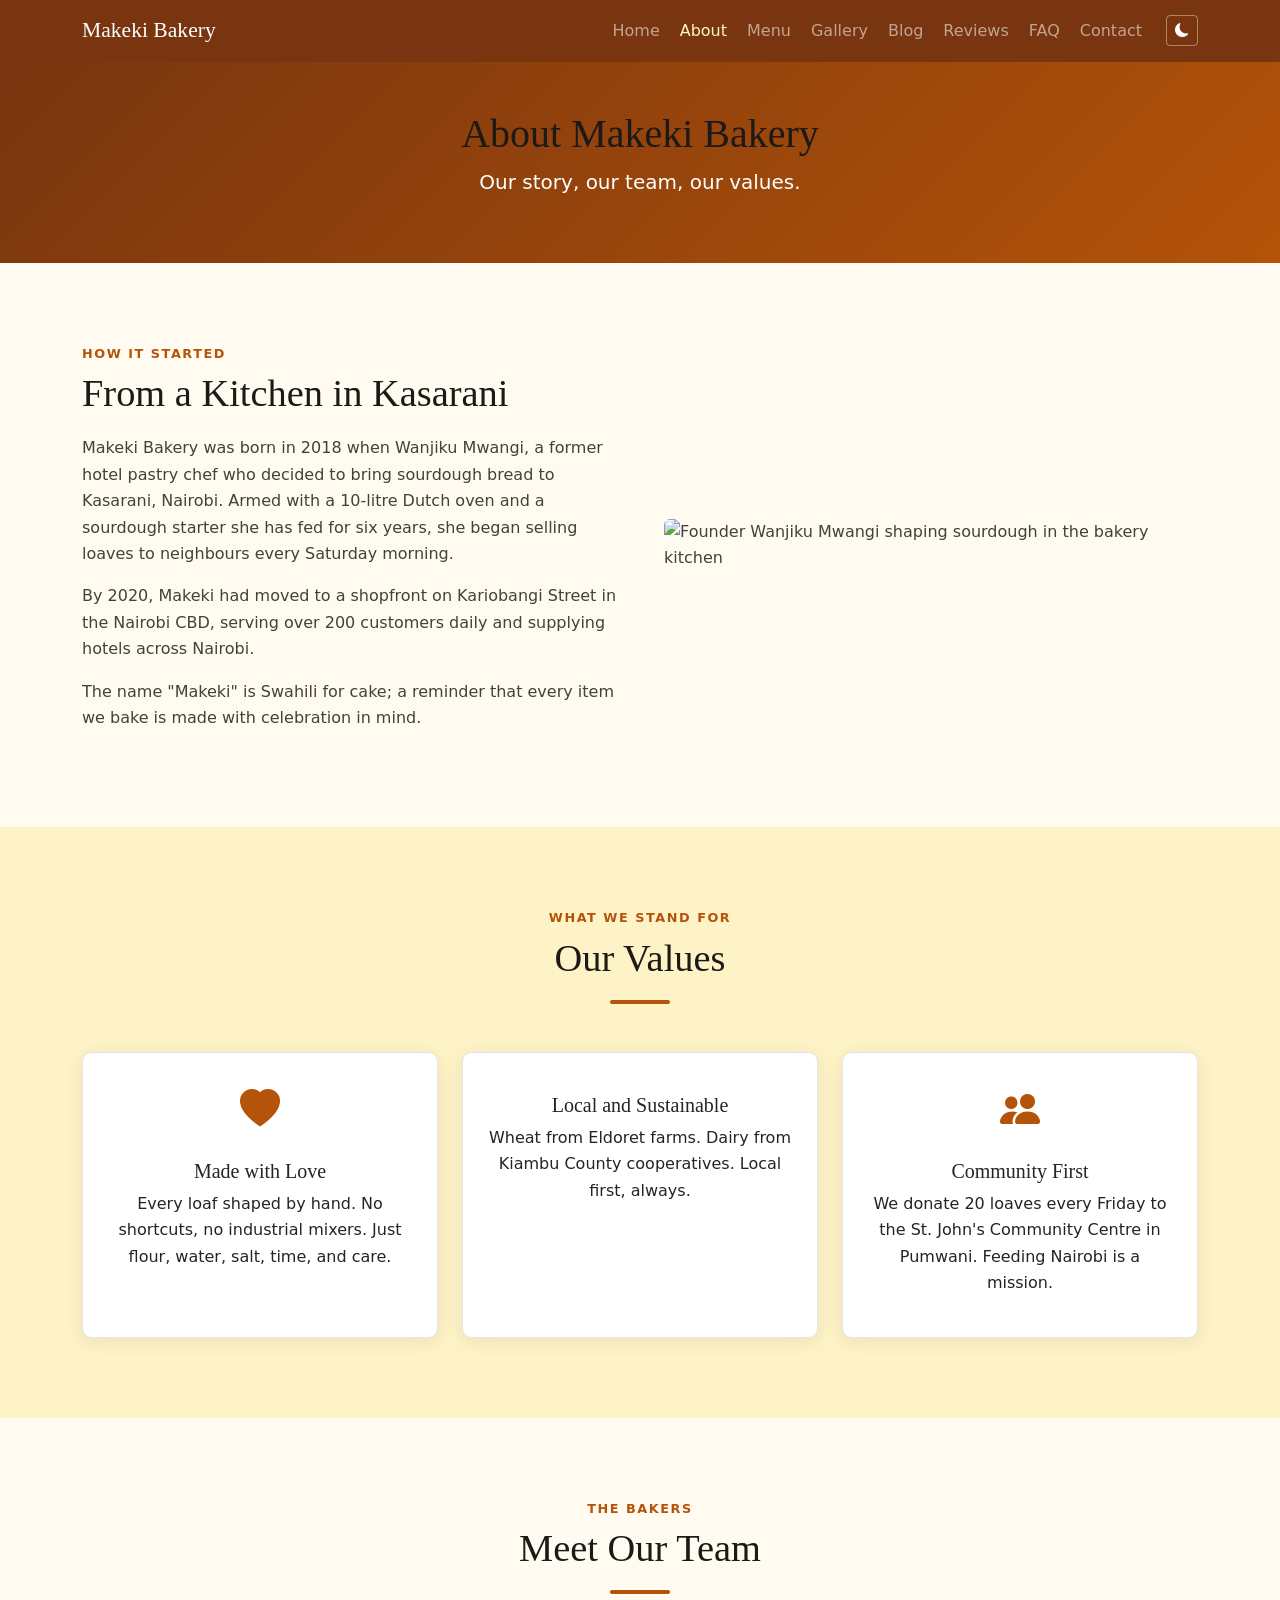
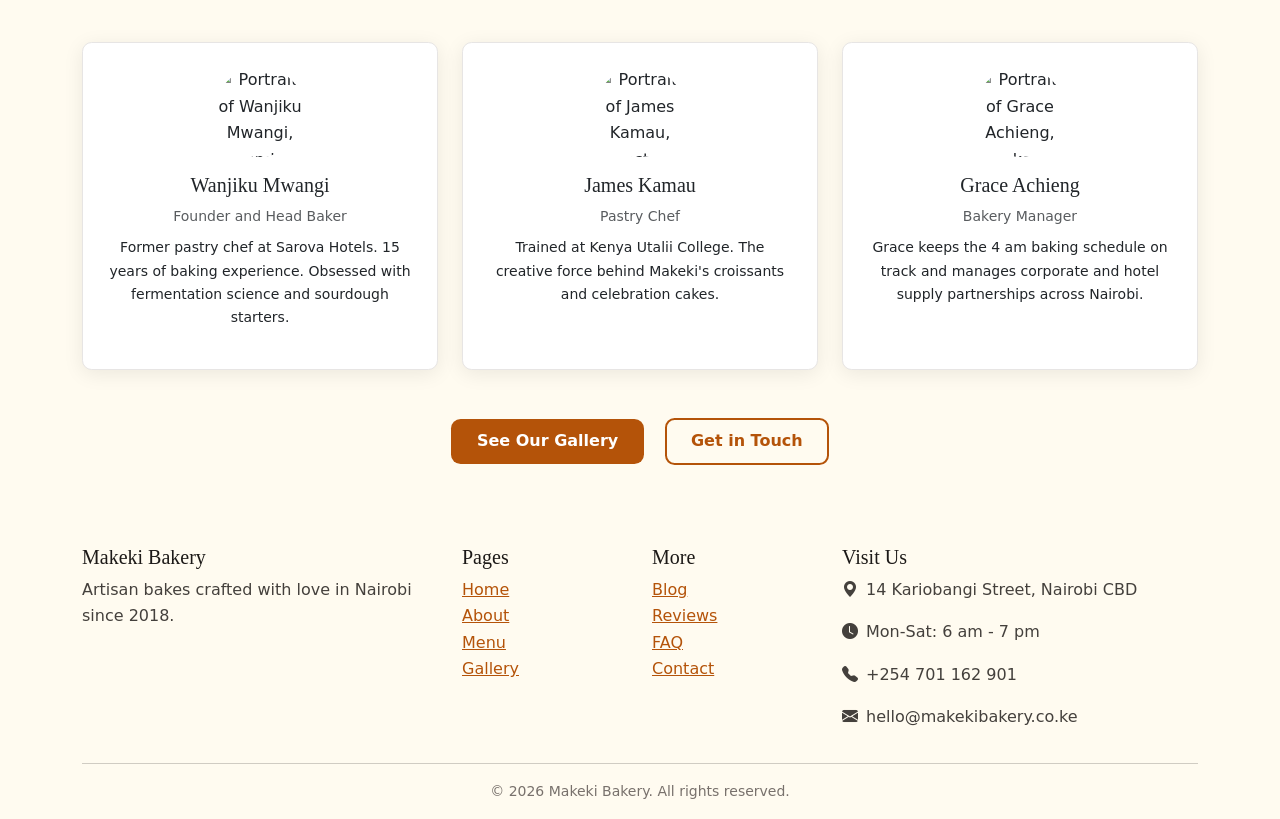
==== commit 4e7be296: "updating contact details in about page" ====
--- a/about.html
+++ b/about.html
@@ -70,7 +70,6 @@
   </div>
 </section>
 
-<!-- VALUES -->
 <section class="section section-alt">
   <div class="container">
     <div class="text-center mb-5">
@@ -107,7 +106,6 @@
   </div>
 </section>
 
-<!-- TEAM -->
 <section class="section">
   <div class="container">
     <div class="text-center mb-5">
@@ -118,7 +116,7 @@
     <div class="row g-4">
       <div class="col-md-4">
         <article class="card text-center p-4 h-100">
-          <img src="https://i.pravatar.cc/150?img=47" class="rounded-circle mx-auto mb-3"
+          <img src="assets/images/Barbie Margot Robbie.jpg" class="rounded-circle mx-auto mb-3"
             style="width:90px;height:90px;object-fit:cover;"
             alt="Portrait of Wanjiku Mwangi, founder and head baker">
           <h3 class="h5">Wanjiku Mwangi</h3>
@@ -129,7 +127,7 @@
       </div>
       <div class="col-md-4">
         <article class="card text-center p-4 h-100">
-          <img src="https://i.pravatar.cc/150?img=33" class="rounded-circle mx-auto mb-3"
+          <img src="assets/images/diddy.jpg" class="rounded-circle mx-auto mb-3"
             style="width:90px;height:90px;object-fit:cover;"
             alt="Portrait of James Kamau, pastry chef">
           <h3 class="h5">James Kamau</h3>
@@ -140,7 +138,7 @@
       </div>
       <div class="col-md-4">
         <article class="card text-center p-4 h-100">
-          <img src="https://i.pravatar.cc/150?img=20" class="rounded-circle mx-auto mb-3"
+          <img src="assets/images/sassy-speed.jpg" class="rounded-circle mx-auto mb-3"
             style="width:90px;height:90px;object-fit:cover;"
             alt="Portrait of Grace Achieng, bakery manager">
           <h3 class="h5">Grace Achieng</h3>
@@ -185,9 +183,9 @@
       </div>
       <div class="col-lg-4">
         <h5>Visit Us</h5>
-        <p><i class="bi bi-geo-alt-fill me-2"></i>14 Kimathi Street, Nairobi CBD</p>
+        <p><i class="bi bi-geo-alt-fill me-2"></i>14 Kariobangi Street, Nairobi CBD</p>
         <p><i class="bi bi-clock-fill me-2"></i>Mon-Sat: 6 am - 7 pm</p>
-        <p><i class="bi bi-telephone-fill me-2"></i>+254 712 345 678</p>
+        <p><i class="bi bi-telephone-fill me-2"></i>+254 701 162 901</p>
         <p><i class="bi bi-envelope-fill me-2"></i>hello@makekibakery.co.ke</p>
       </div>
     </div>
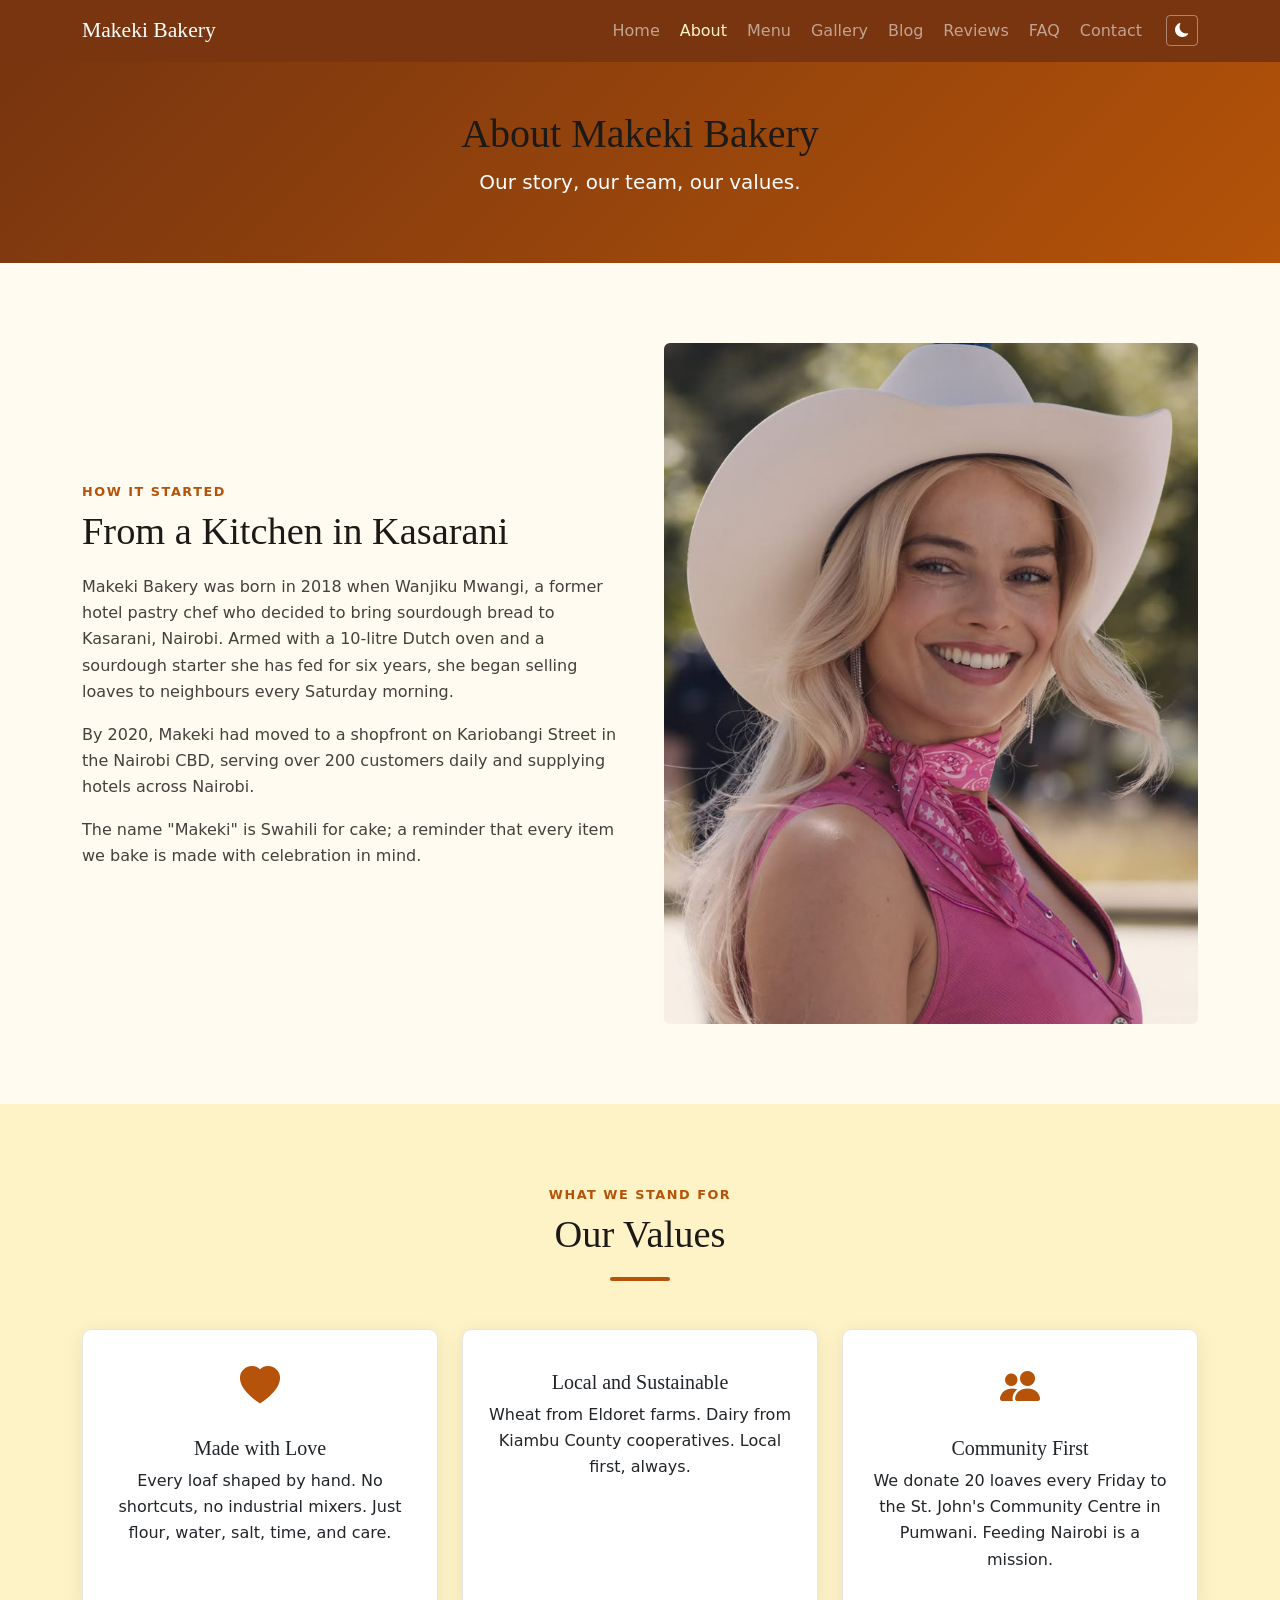
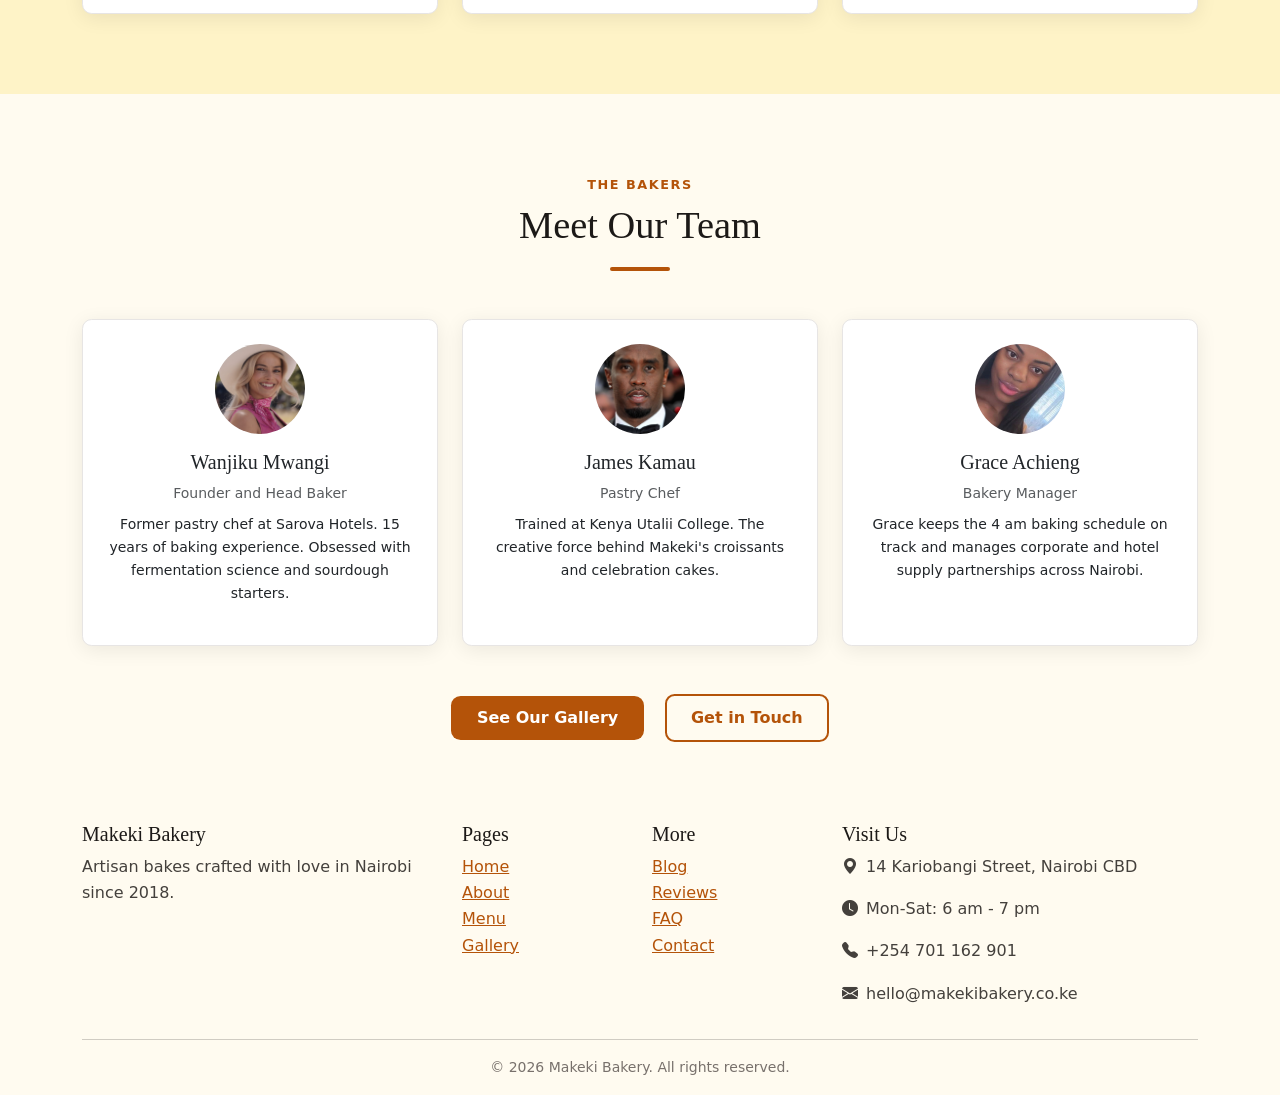
==== commit 2e1d8bfb: "making the descriptions slightly brief and straightforward" ====
--- a/about.html
+++ b/about.html
@@ -63,7 +63,7 @@
         we bake is made with celebration in mind.</p>
       </div>
       <div class="col-md-6">
-        <img src="assets/images/.jpg" class="img-fluid rounded"
+        <img src="assets/images/Barbie Margot Robbie.jpg" class="img-fluid rounded"
           alt="Founder Wanjiku Mwangi shaping sourdough in the bakery kitchen">
       </div>
     </div>
--- a/css/style.css
+++ b/css/style.css
@@ -1,4 +1,3 @@
-/*brand tokens*/
 :root {
   --clr-primary:   #b45309;
   --clr-primary-d: #78350f;
@@ -17,7 +16,6 @@
   --transition:    0.3s ease;
 }
 
-/* dark mode*/
 [data-theme='dark'] {
   --clr-light:  #1c1917;
   --clr-card:   #292524;
@@ -26,7 +24,68 @@
   --clr-border: #44403c;
 }
 
-/*base*/
+[data-theme='dark'] p,
+[data-theme='dark'] li,
+[data-theme='dark'] span,
+[data-theme='dark'] label,
+[data-theme='dark'] .text-muted { color: #a8a29e !important; }
+
+[data-theme='dark'] .card { 
+  background: #292524 !important; 
+  border-color: #44403c !important; 
+}
+
+[data-theme='dark'] .card p,
+[data-theme='dark'] .card span,
+[data-theme='dark'] .card small { color: #e7e5e4 !important; }
+
+[data-theme='dark'] .accordion-item {
+  background: #292524 !important;
+  border-color: #44403c !important;
+}
+
+[data-theme='dark'] .accordion-button {
+  background: #292524 !important;
+  color: #e7e5e4 !important;
+}
+
+[data-theme='dark'] .accordion-body {
+  background: #1c1917 !important;
+  color: #e7e5e4 !important;
+}
+
+[data-theme='dark'] .form-control,
+[data-theme='dark'] .form-select,
+[data-theme='dark'] input[type="search"],
+[data-theme='dark'] input[type="text"],
+[data-theme='dark'] input[type="email"],
+[data-theme='dark'] input[type="tel"],
+[data-theme='dark'] textarea {
+  background: #292524 !important;
+  color: #e7e5e4 !important;
+  border-color: #44403c !important;
+}
+
+[data-theme='dark'] input::placeholder,
+[data-theme='dark'] textarea::placeholder {
+  color: #a8a29e !important;
+  opacity: 1 !important;
+}
+
+[data-theme='dark'] .site-footer { background: #0c0a09 !important; }
+
+[data-theme='dark'] .section-alt { background: #292524 !important; }
+
+[data-theme='dark'] blockquote { color: #e7e5e4 !important; }
+
+[data-theme='dark'] .review-card {
+  background: #292524 !important;
+  border-color: #44403c !important;
+}
+
+[data-theme='dark'] .review-card p,
+[data-theme='dark'] .review-card small { color: #e7e5e4 !important; }
+
 *, *::before, *::after { box-sizing: border-box; }
 body {
   font-family: var(--font-body);
@@ -42,7 +101,6 @@
 a { color: var(--clr-primary); }
 img { max-width: 100%; height: auto; display: block; }
 
-/*navbar*/
 .navbar { background-color: var(--clr-primary-d) !important; }
 .navbar-brand { font-family: var(--font-display); font-size: 1.35rem; }
 .nav-link { font-weight: 500; transition: color var(--transition); }
@@ -50,7 +108,6 @@
 #darkToggle { border-color: rgba(255,255,255,0.4); color: white; }
 #darkToggle:hover { background: rgba(255,255,255,0.15); }
 
-/*hero*/
 .hero {
   min-height: 88vh;
   display: flex;
@@ -69,7 +126,6 @@
 }
 .hero p.lead { font-size: clamp(1rem,2.5vw,1.25rem); opacity: .92; }
 
-/*sections*/
 .section { padding: 5rem 0; }
 .section-alt { background-color: var(--clr-primary-l); }
 [data-theme='dark'] .section-alt { background-color: #292524; }
@@ -91,7 +147,6 @@
   margin: 0 auto 2rem;
 }
 
-/* cards*/
 .card {
   background: var(--clr-card);
   border: 1px solid var(--clr-border);
@@ -104,7 +159,6 @@
 .card-img-top { width: 100%; height: 220px; object-fit: cover; }
 .card-body { padding: 1.25rem; }
 
-/*buttons*/
 .btn-amber {
   background: var(--clr-primary); color: white; border: none;
   border-radius: var(--radius); padding: .65rem 1.6rem;
@@ -120,7 +174,6 @@
 }
 .btn-outline-amber:hover { background: var(--clr-primary);
 
-/*gallery*/
 .gallery-item { cursor: pointer; }
 .gallery-item img {
   width: 100%; height: 230px; object-fit: cover;
@@ -128,12 +181,15 @@
   transition: transform var(--transition), opacity var(--transition);
 }
 .gallery-item:hover img { transform: scale(1.04); opacity: .88; }
-.gallery-item.hidden { display: none !important; }
+.col-md-4.gallery-item.hidden,
+.col-6.gallery-item.hidden,
+.gallery-item.hidden {
+  display: none !important;
+}
 .filter-btn { transition: all var(--transition); }
 .filter-btn.active { background: var(--clr-primary); color: white; border-color: var(--clr-primary); }
 .menu-item.hidden { display: none !important; }
 
-/*from*/
 .field-error { border-color: #dc3545 !important; }
 .error-msg { color: #dc3545; font-size: .82rem; margin-top: .25rem; display: none; }
 .error-msg.visible { display: block; }
@@ -144,7 +200,6 @@
 }
 .success-banner.visible { display: block; }
 
-/*stats*/
 .stat-number {
   font-size: 2.4rem; font-weight: 700; color: var(--clr-primary);
   font-family: var(--font-display);
@@ -154,30 +209,83 @@
   text-transform: uppercase; letter-spacing: .06em;
 }
 
-/*reviews*/
 .review-card {
   background: var(--clr-card); border-radius: var(--radius);
   padding: 1.75rem; border: 1px solid var(--clr-border); box-shadow: var(--shadow);
 }
 .review-stars { color: #f59e0b; font-size: 1.1rem; letter-spacing: 2px; }
+
 .reviewer-avatar {
-  width: 52px; height: 52px; border-radius: 50%; object-fit: cover;
+  width: 52px;
+  height: 52px;
+  min-width: 52px;
+  border-radius: 50%;
+  object-fit: cover;
   border: 3px solid var(--clr-primary-l);
-}
-
-/*footer*/
+  flex-shrink: 0;
+}
+
+.review-card .d-flex {
+  align-items: flex-start !important;
+  flex-wrap: nowrap !important;
+}
+
+.review-card .d-flex > div {
+  min-width: 0;
+  overflow-wrap: break-word;
+  word-break: break-word;
+}
+
 .site-footer { background: var(--clr-dark); color: #d6d3d1; padding: 4rem 0 2rem; }
-.site-footer h5 { color: var(--clr-primary-l); font-family: var(--font-display); margin-bottom: 1rem; }
+.site-footer h5 { 
+  color: var(--clr-primary-l) !important; 
+  font-family: var(--font-display); 
+  margin-bottom: 1rem; 
+}
+
+[data-theme='dark'] .site-footer h5 {
+  color: #fef3c7 !important;
+}
+
+[data-theme='dark'] .site-footer p,
+[data-theme='dark'] .site-footer a,
+[data-theme='dark'] .site-footer small {
+  color: #a8a29e !important;
+}
+
+[data-theme='dark'] .site-footer {
+  background: #0c0a09 !important;
+}
 .site-footer a { color: #a8a29e; text-decoration: none; transition: color var(--transition); }
 .site-footer a:hover { color: var(--clr-primary-l); }
 .footer-divider { border-color: #44403c; margin: 2rem 0 1rem; }
 
-/*responsive*/
+@media (max-width: 992px) {
+  .navbar-nav { padding: 1rem 0; gap: 0 !important; }
+  .nav-link { padding: 0.5rem 1rem !important; }
+}
+
 @media (max-width: 768px) {
   .hero { min-height: 70vh; }
   .section { padding: 3rem 0; }
   .stat-number { font-size: 1.8rem; }
-}
+  .card-img-top { height: 180px; }
+  .review-card { padding: 1.25rem; }
+  .reviewer-avatar { width: 44px; height: 44px; min-width: 44px; }
+  .section-title { font-size: 1.4rem; }
+  .gallery-item img { height: 160px; }
+  .letter-paper { padding: 28px 20px; }
+  .btn-amber, .btn-outline-amber { padding: 0.5rem 1rem; font-size: 0.9rem; }
+}
+
 @media (max-width: 480px) {
   .hero h1 { font-size: 1.8rem; }
+  .hero p.lead { font-size: 0.95rem; }
+  .stat-number { font-size: 1.5rem; }
+  .section-title { font-size: 1.2rem; }
+  .card-img-top { height: 150px; }
+  .reviewer-avatar { width: 38px; height: 38px; min-width: 38px; }
+  .gallery-item img { height: 130px; }
+  .d-flex.gap-3 { gap: 0.75rem !important; }
+  nav a { font-size: 0.68rem; padding: 4px 6px; }
 }
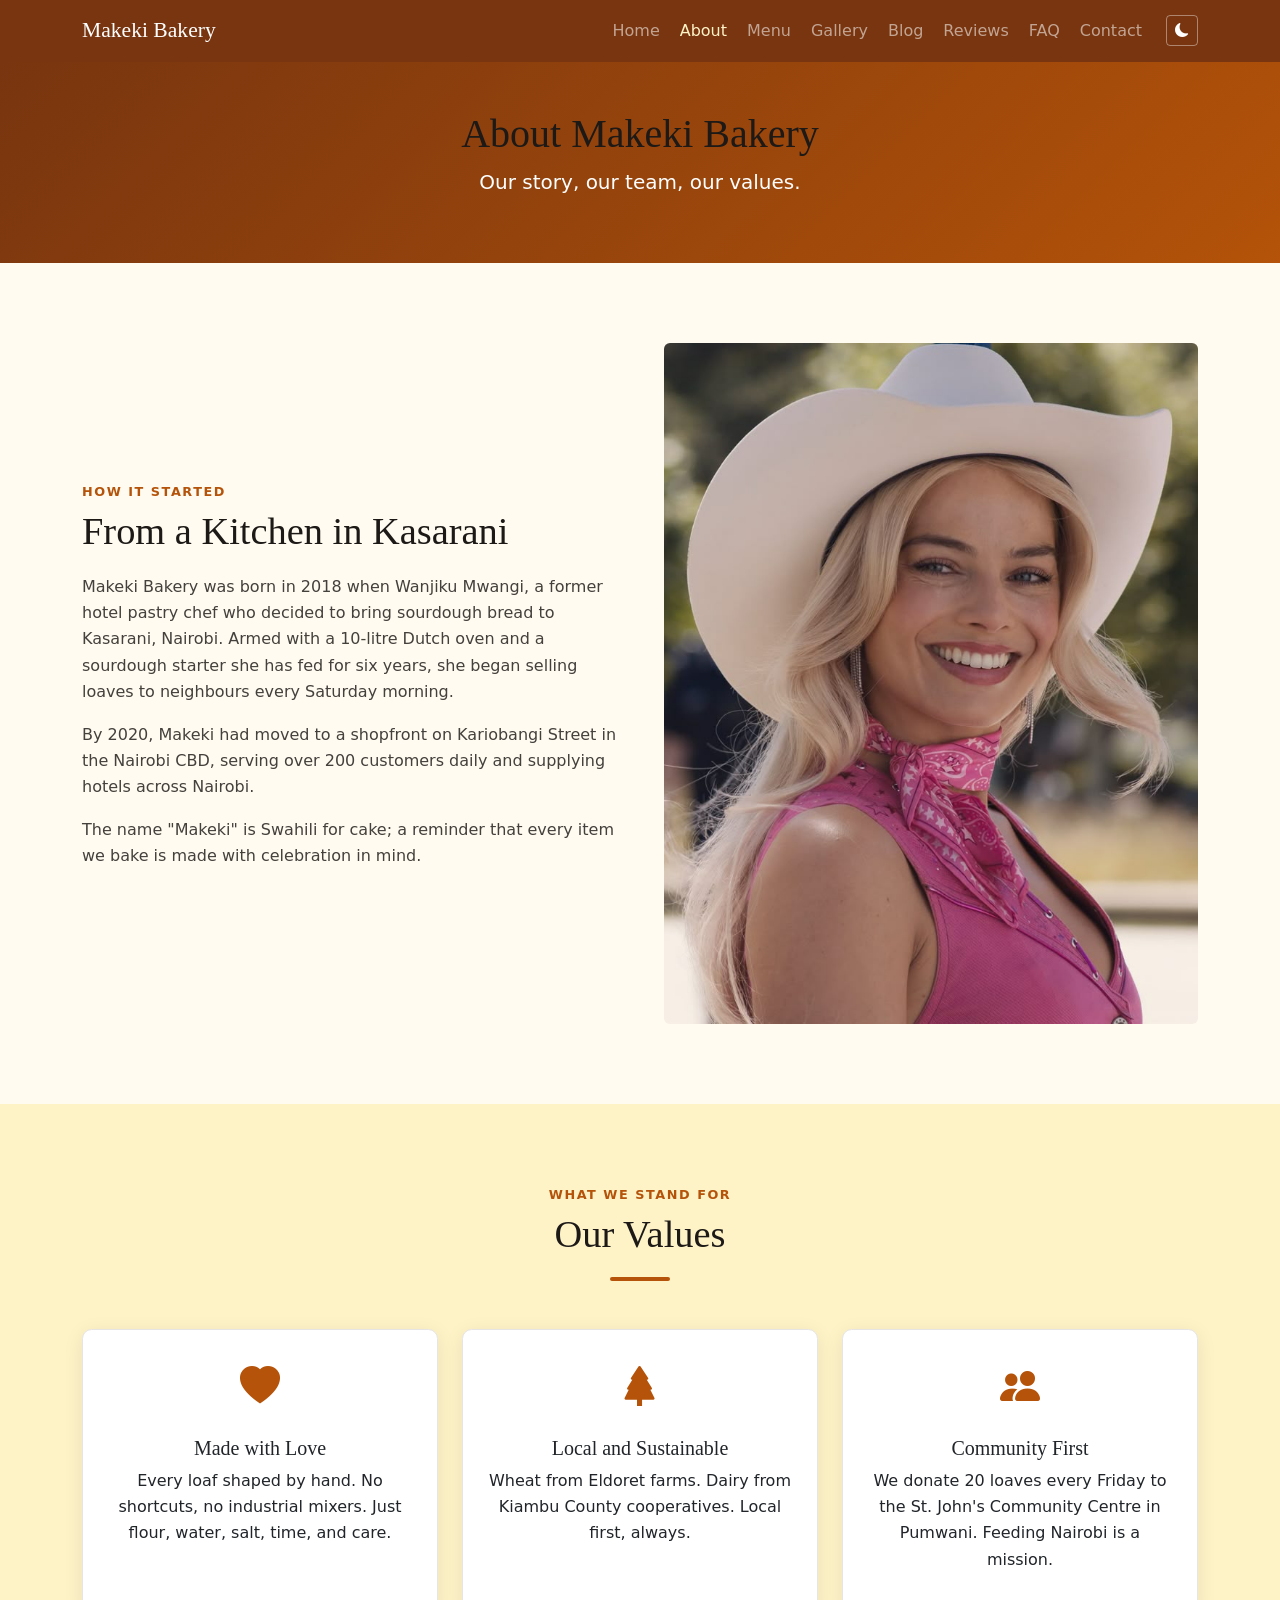
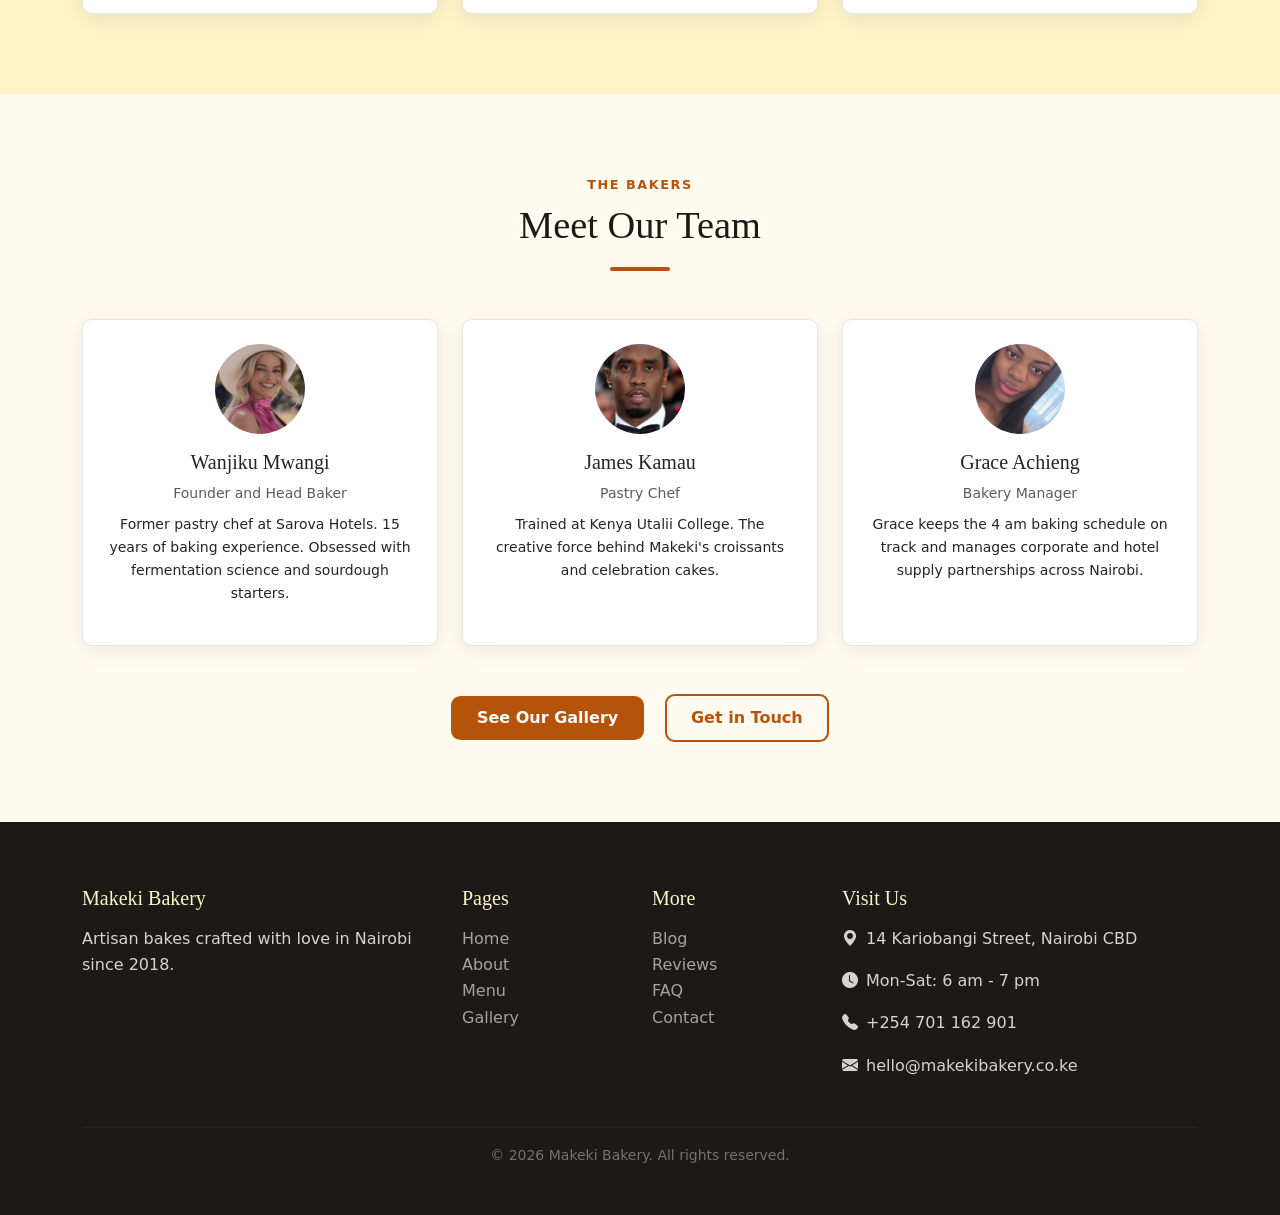
==== commit 46f8deba: "adding tree fill in value sector" ====
--- a/about.html
+++ b/about.html
@@ -88,7 +88,7 @@
       </div>
       <div class="col-md-4">
         <div class="card p-4 h-100">
-          <i class="bi bi-leaf-fill fs-1 mb-3" style="color:#b45309;"></i>
+          <i class="bi bi-tree-fill fs-1 mb-3" style="color:#b45309;"></i>
           <h3 class="h5">Local and Sustainable</h3>
           <p>Wheat from Eldoret farms. Dairy from Kiambu County cooperatives.
           Local first, always.</p>
--- a/css/style.css
+++ b/css/style.css
@@ -172,7 +172,7 @@
   font-weight: 600; background: transparent;
   transition: all var(--transition);
 }
-.btn-outline-amber:hover { background: var(--clr-primary);
+.btn-tline-amber:hover { background: var(--clr-primary);}
 
 .gallery-item { cursor: pointer; }
 .gallery-item img {
